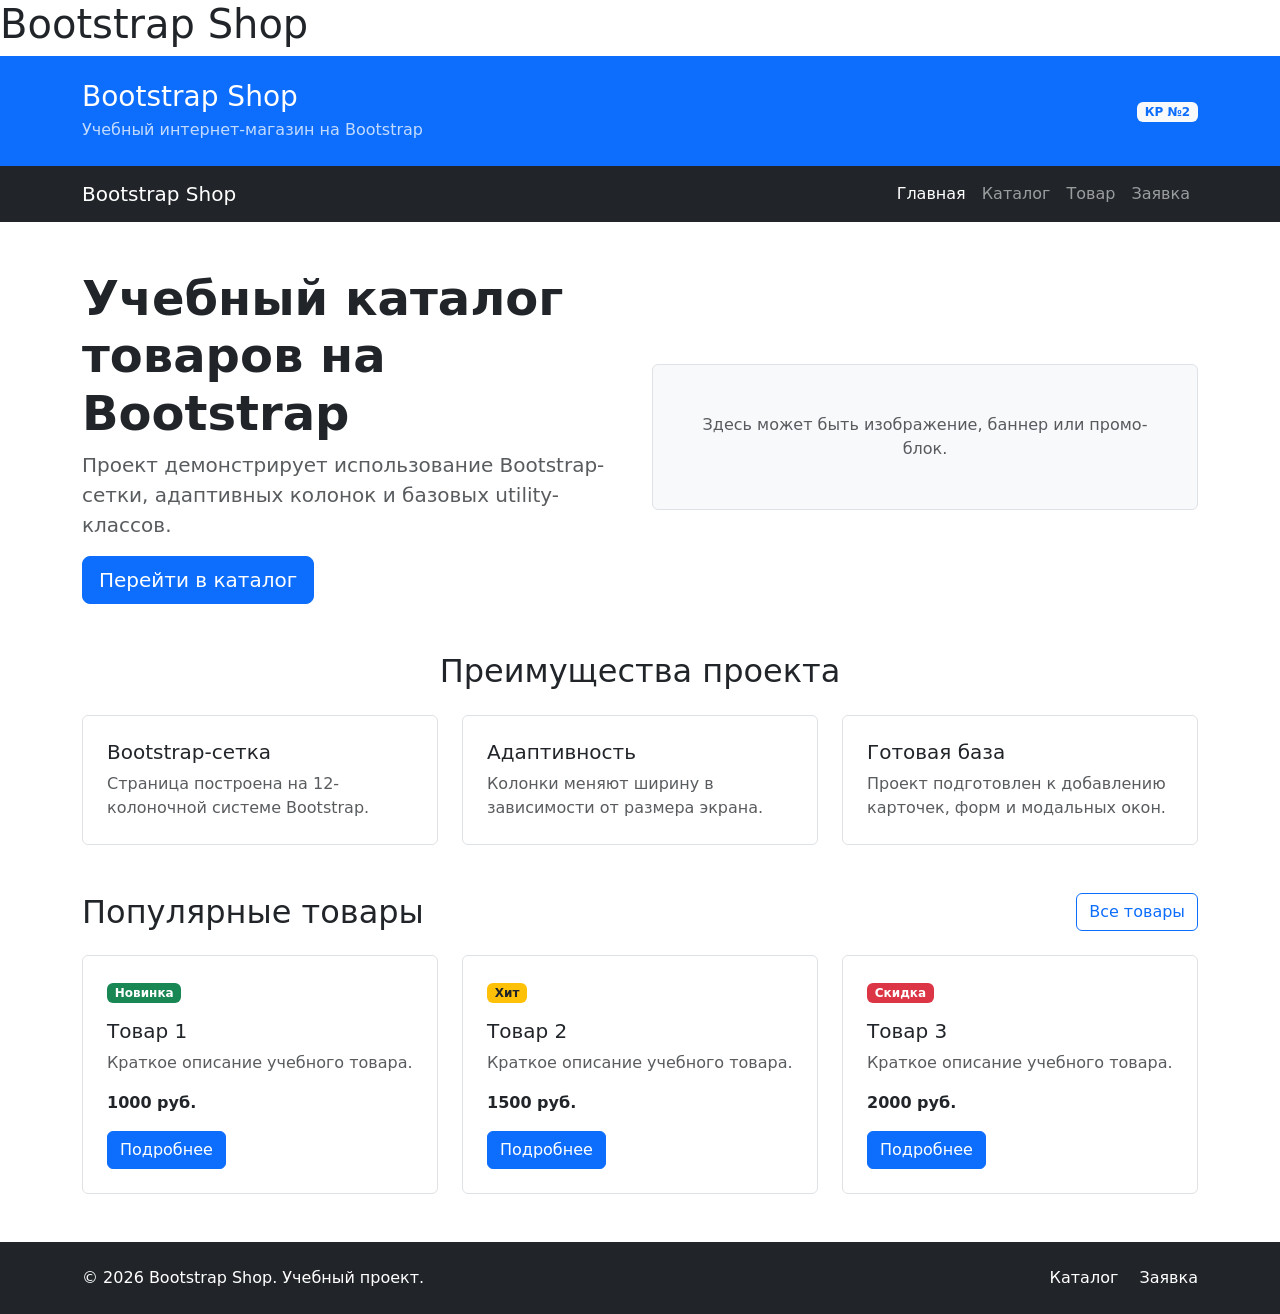
==== index.html @ 53925554 "feat: create Bootstrap grid homepage" ====
<!DOCTYPE html>
<html lang="ru">
<head>
    <meta charset="UTF-8">
    <meta name="viewport" content="width=device-width, initial-scale=1.0">
    <title>Главная — Bootstrap Shop</title>
    <link href="https://cdn.jsdelivr.net/npm/bootstrap@5.3.3/dist/css/bootstrap.min.css" rel="stylesheet">
    <link rel="stylesheet" href="css/custom.css">
</head>
<body>
<h1>Bootstrap Shop</h1>

<header class="bg-primary text-white py-4">
    <div class="container">
        <div class="row align-items-center">
            <div class="col-12 col-md-8">
                <h1 class="h3 mb-1">Bootstrap Shop</h1>
                <p class="mb-0 opacity-75">
                    Учебный интернет-магазин на Bootstrap
                </p>
            </div>
            <div class="col-12 col-md-4 text-md-end mt-3 mt-md-0">
        <span class="badge bg-light text-primary">
          КР №2
        </span>
            </div>
        </div>
    </div>
</header>

<nav class="navbar navbar-expand-lg navbar-dark bg-dark">
    <div class="container">
        <a class="navbar-brand" href="index.html">Bootstrap Shop</a>
        <button
                class="navbar-toggler"
                type="button"
                data-bs-toggle="collapse"
                data-bs-target="#mainNavbar"
                aria-controls="mainNavbar"
                aria-expanded="false"
                aria-label="Переключить навигацию"
        >
            <span class="navbar-toggler-icon"></span>
        </button>
        <div class="collapse navbar-collapse" id="mainNavbar">
            <ul class="navbar-nav ms-auto">
                <li class="nav-item">
                    <a class="nav-link active" aria-current="page" href="index.html">
                        Главная
                    </a>
                </li>
                <li class="nav-item">
                    <a class="nav-link" href="catalog.html">Каталог</a>
                </li>
                <li class="nav-item">
                    <a class="nav-link" href="product.html">Товар</a>
                </li>
                <li class="nav-item">
                    <a class="nav-link" href="order.html">Заявка</a>
                </li>
            </ul>
        </div>
    </div>
</nav>

<main>
    <section class="container my-5">
        <div class="row align-items-center g-4">
            <div class="col-12 col-lg-6">
                <h2 class="display-5 fw-bold">
                    Учебный каталог товаров на Bootstrap
                </h2>
                <p class="lead text-muted">
                    Проект демонстрирует использование Bootstrap-сетки,
                    адаптивных колонок и базовых utility-классов.
                </p>
                <a class="btn btn-primary btn-lg" href="catalog.html">
                    Перейти в каталог
                </a>
            </div>
            <div class="col-12 col-lg-6">
                <div class="p-5 bg-light border rounded text-center">
                    <p class="mb-0 text-muted">
                        Здесь может быть изображение, баннер или промо-блок.
                    </p>
                </div>
            </div>
        </div>
    </section>

    <section class="container my-5">
        <h2 class="text-center mb-4">Преимущества проекта</h2>
        <div class="row g-4">
            <div class="col-12 col-md-4">
                <div class="p-4 border rounded h-100 bg-white">
                    <h3 class="h5">Bootstrap-сетка</h3>
                    <p class="mb-0 text-muted">
                        Страница построена на 12-колоночной системе Bootstrap.
                    </p>
                </div>
            </div>
            <div class="col-12 col-md-4">
                <div class="p-4 border rounded h-100 bg-white">
                    <h3 class="h5">Адаптивность</h3>
                    <p class="mb-0 text-muted">
                        Колонки меняют ширину в зависимости от размера экрана.
                    </p>
                </div>
            </div>
            <div class="col-12 col-md-4">
                <div class="p-4 border rounded h-100 bg-white">
                    <h3 class="h5">Готовая база</h3>
                    <p class="mb-0 text-muted">
                        Проект подготовлен к добавлению карточек, форм и модальных окон.
                    </p>
                </div>
            </div>
        </div>
    </section>

    <section class="container my-5">
        <div class="d-flex justify-content-between align-items-center mb-4">
            <h2 class="mb-0">Популярные товары</h2>
            <a class="btn btn-outline-primary" href="catalog.html">
                Все товары
            </a>
        </div>
        <div class="row g-4">
            <div class="col-12 col-md-6 col-lg-4">
                <div class="border rounded h-100 p-4">
                    <span class="badge bg-success mb-3">Новинка</span>
                    <h3 class="h5">Товар 1</h3>
                    <p class="text-muted">
                        Краткое описание учебного товара.
                    </p>
                    <p class="fw-bold mb-3">1000 руб.</p>
                    <a class="btn btn-primary" href="product.html">
                        Подробнее
                    </a>
                </div>
            </div>
            <div class="col-12 col-md-6 col-lg-4">
                <div class="border rounded h-100 p-4">
                    <span class="badge bg-warning text-dark mb-3">Хит</span>
                    <h3 class="h5">Товар 2</h3>
                    <p class="text-muted">
                        Краткое описание учебного товара.
                    </p>
                    <p class="fw-bold mb-3">1500 руб.</p>
                    <a class="btn btn-primary" href="product.html">
                        Подробнее
                    </a>
                </div>
            </div>
            <div class="col-12 col-md-6 col-lg-4">
                <div class="border rounded h-100 p-4">
                    <span class="badge bg-danger mb-3">Скидка</span>
                    <h3 class="h5">Товар 3</h3>
                    <p class="text-muted">
                        Краткое описание учебного товара.
                    </p>
                    <p class="fw-bold mb-3">2000 руб.</p>
                    <a class="btn btn-primary" href="product.html">
                        Подробнее
                    </a>
                </div>
            </div>
        </div>
    </section>

    <footer class="bg-dark text-white py-4 mt-5">
        <div class="container">
            <div class="row align-items-center g-3">
                <div class="col-12 col-md-6">
                    <p class="mb-0">
                        &copy; 2026 Bootstrap Shop. Учебный проект.
                    </p>
                </div>
                <div class="col-12 col-md-6 text-md-end">
                    <a class="text-white text-decoration-none me-3" href="catalog.html">
                        Каталог
                    </a>
                    <a class="text-white text-decoration-none" href="order.html">
                        Заявка
                    </a>
                </div>
            </div>
        </div>
    </footer>



</main>




<script
        src="https://cdn.jsdelivr.net/npm/bootstrap@5.3.3/dist/js/bootstrap.bundle.min.js">
</script>
</body>
</html>
---- css/custom.css ----
body {
    min-height: 100vh;
}

.placeholder-box {
    min-height: 240px;
}
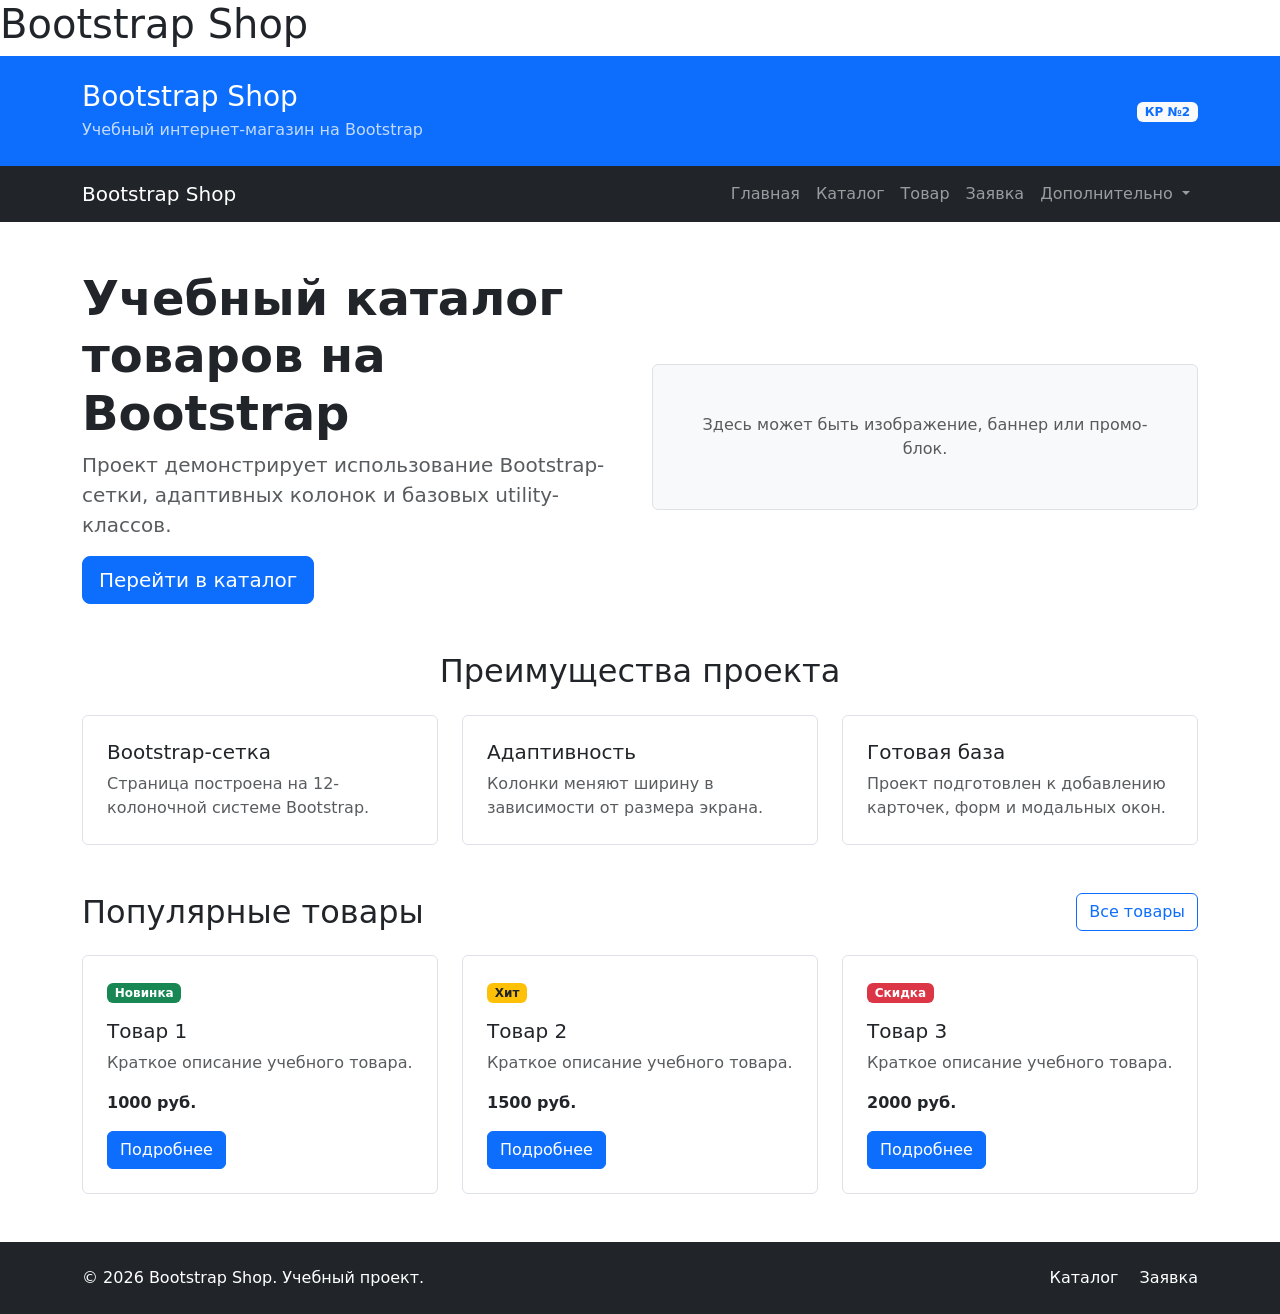
==== commit a9d1fe7d: "feat: add Bootstrap components pages" ====
--- a/index.html
+++ b/index.html
@@ -9,7 +9,6 @@
 </head>
 <body>
 <h1>Bootstrap Shop</h1>
-
 <header class="bg-primary text-white py-4">
     <div class="container">
         <div class="row align-items-center">
@@ -31,6 +30,7 @@
 <nav class="navbar navbar-expand-lg navbar-dark bg-dark">
     <div class="container">
         <a class="navbar-brand" href="index.html">Bootstrap Shop</a>
+
         <button
                 class="navbar-toggler"
                 type="button"
@@ -42,26 +42,46 @@
         >
             <span class="navbar-toggler-icon"></span>
         </button>
+
         <div class="collapse navbar-collapse" id="mainNavbar">
             <ul class="navbar-nav ms-auto">
                 <li class="nav-item">
-                    <a class="nav-link active" aria-current="page" href="index.html">
-                        Главная
-                    </a>
-                </li>
+                    <a class="nav-link" href="index.html">Главная</a>
+                </li>
+
                 <li class="nav-item">
                     <a class="nav-link" href="catalog.html">Каталог</a>
                 </li>
+
                 <li class="nav-item">
                     <a class="nav-link" href="product.html">Товар</a>
                 </li>
+
                 <li class="nav-item">
                     <a class="nav-link" href="order.html">Заявка</a>
+                </li>
+
+                <li class="nav-item dropdown">
+                    <a
+                            class="nav-link dropdown-toggle"
+                            href="#"
+                            role="button"
+                            data-bs-toggle="dropdown"
+                            aria-expanded="false"
+                    >
+                        Дополнительно
+                    </a>
+                    <ul class="dropdown-menu">
+                        <li><a class="dropdown-item" href="catalog.html">Все товары</a></li>
+                        <li><a class="dropdown-item" href="order.html">Оформить заявку</a></li>
+                        <li><a class="dropdown-item" href="index.html#popular">Популярное</a></li>
+                    </ul>
                 </li>
             </ul>
         </div>
     </div>
 </nav>
+
 
 <main>
     <section class="container my-5">
--- a/css/custom.css
+++ b/css/custom.css
@@ -1,7 +1,14 @@
 body {
     min-height: 100vh;
 }
-
 .placeholder-box {
     min-height: 240px;
 }
+.placeholder-image {
+    min-height: 320px;
+}
+
+.card-img-top {
+    height: 180px;
+    object-fit: cover;
+}
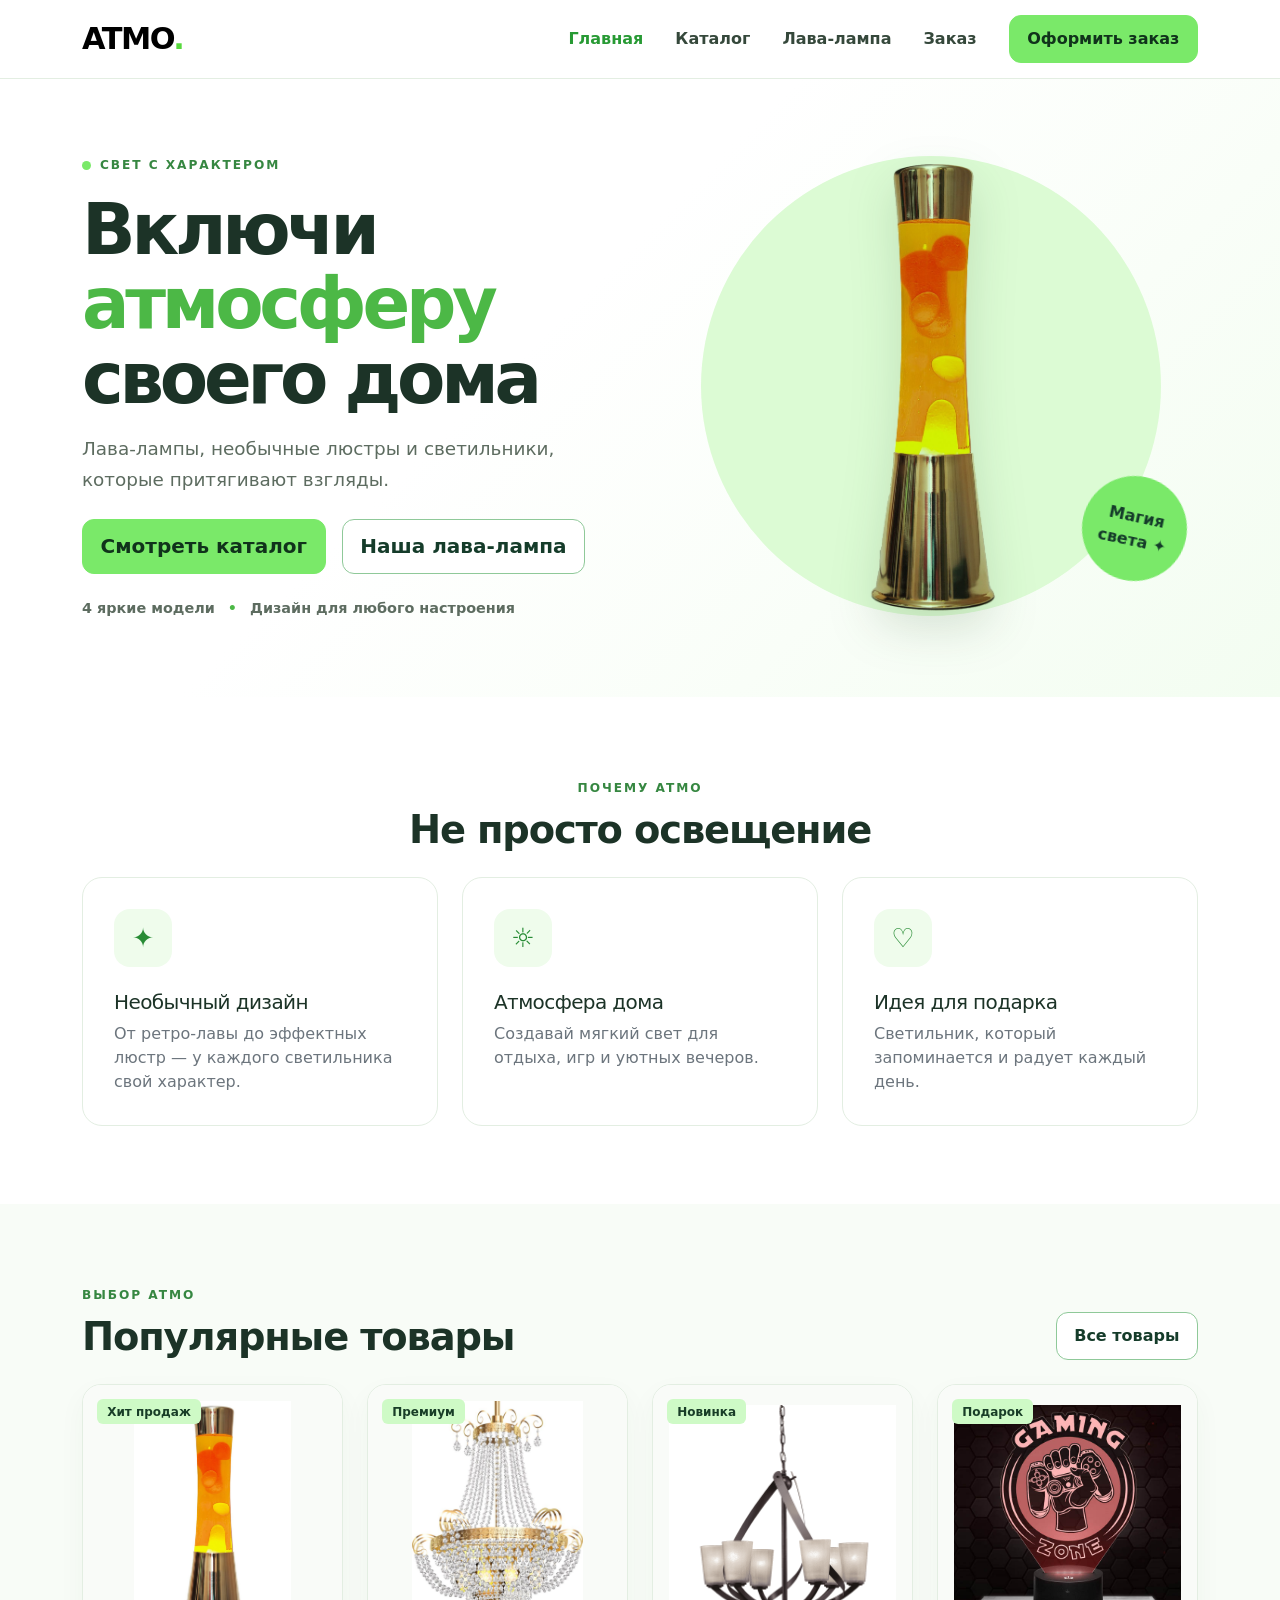
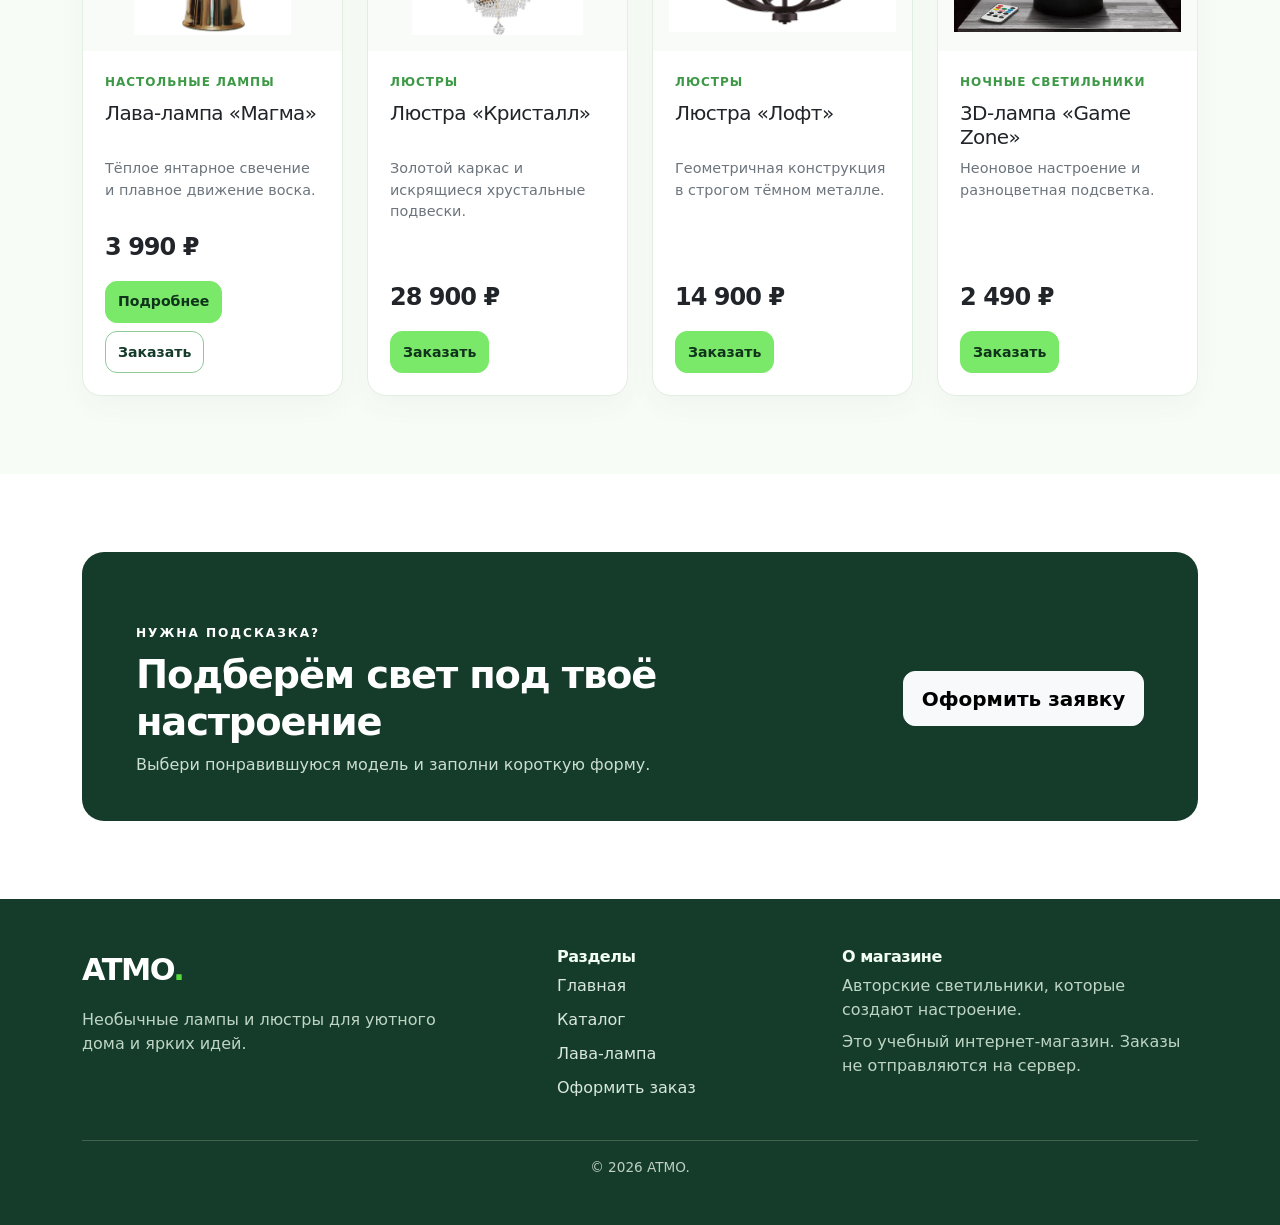
==== commit 82065ab7: "fix: prepare Bootstrap project for submission" ====
--- a/index.html
+++ b/index.html
@@ -1,222 +1,148 @@
 <!DOCTYPE html>
 <html lang="ru">
 <head>
-    <meta charset="UTF-8">
-    <meta name="viewport" content="width=device-width, initial-scale=1.0">
-    <title>Главная — Bootstrap Shop</title>
-    <link href="https://cdn.jsdelivr.net/npm/bootstrap@5.3.3/dist/css/bootstrap.min.css" rel="stylesheet">
-    <link rel="stylesheet" href="css/custom.css">
+  <meta charset="UTF-8">
+  <meta name="viewport" content="width=device-width, initial-scale=1.0">
+  <meta name="description" content="ATMO — необычные лампы, люстры и дизайнерские светильники.">
+  <title>Главная — ATMO</title>
+  <link rel="stylesheet" href="vendor/bootstrap/css/bootstrap.min.css">
+  <link rel="stylesheet" href="css/custom.css">
 </head>
 <body>
-<h1>Bootstrap Shop</h1>
-<header class="bg-primary text-white py-4">
+<header class="site-header">
+  <nav class="navbar navbar-expand-lg navbar-light" aria-label="Основная навигация">
     <div class="container">
-        <div class="row align-items-center">
-            <div class="col-12 col-md-8">
-                <h1 class="h3 mb-1">Bootstrap Shop</h1>
-                <p class="mb-0 opacity-75">
-                    Учебный интернет-магазин на Bootstrap
-                </p>
-            </div>
-            <div class="col-12 col-md-4 text-md-end mt-3 mt-md-0">
-        <span class="badge bg-light text-primary">
-          КР №2
-        </span>
-            </div>
+      <a class="navbar-brand brand" href="index.html" aria-label="ATMO — на главную">ATMO<span>.</span></a>
+      <button class="navbar-toggler" type="button" data-bs-toggle="collapse" data-bs-target="#mainNavbar" aria-controls="mainNavbar" aria-expanded="false" aria-label="Открыть меню">
+        <span class="navbar-toggler-icon"></span>
+      </button>
+      <div class="collapse navbar-collapse" id="mainNavbar">
+        <ul class="navbar-nav ms-auto align-items-lg-center gap-lg-3"><li class="nav-item"><a class="nav-link active" aria-current="page" href="index.html">Главная</a></li>
+<li class="nav-item"><a class="nav-link "  href="catalog.html">Каталог</a></li>
+<li class="nav-item"><a class="nav-link "  href="product.html">Лава-лампа</a></li>
+<li class="nav-item"><a class="nav-link "  href="order.html">Заказ</a></li></ul>
+        <a class="btn btn-brand ms-lg-4 mt-3 mt-lg-0" href="order.html">Оформить заказ</a>
+      </div>
+    </div>
+  </nav>
+</header>
+<main>
+<section class="hero-section">
+  <div class="container">
+    <div class="row align-items-center g-5">
+      <div class="col-12 col-lg-6">
+        <span class="eyebrow"><span class="eyebrow-dot"></span> СВЕТ С ХАРАКТЕРОМ</span>
+        <h1 class="hero-title mt-3">Включи <span>атмосферу</span> своего дома</h1>
+        <p class="hero-lead mt-3">Лава-лампы, необычные люстры и светильники, которые притягивают взгляды.</p>
+        <div class="d-flex gap-3 flex-wrap mt-4">
+          <a class="btn btn-brand btn-lg" href="catalog.html">Смотреть каталог</a>
+          <a class="btn btn-outline-brand btn-lg" href="product.html">Наша лава-лампа</a>
         </div>
+        <div class="hero-proof mt-4">4 яркие модели <span>•</span> Дизайн для любого настроения</div>
+      </div>
+      <div class="col-12 col-lg-6">
+        <div class="hero-image-wrap">
+          <div class="hero-circle"></div>
+          <img class="hero-product" src="images/lava-cutout.png" alt="Янтарная лава-лампа в интерьере">
+          <div class="hero-sticker">Магия<br>света ✦</div>
+        </div>
+      </div>
     </div>
-</header>
-
-<nav class="navbar navbar-expand-lg navbar-dark bg-dark">
-    <div class="container">
-        <a class="navbar-brand" href="index.html">Bootstrap Shop</a>
-
-        <button
-                class="navbar-toggler"
-                type="button"
-                data-bs-toggle="collapse"
-                data-bs-target="#mainNavbar"
-                aria-controls="mainNavbar"
-                aria-expanded="false"
-                aria-label="Переключить навигацию"
-        >
-            <span class="navbar-toggler-icon"></span>
-        </button>
-
-        <div class="collapse navbar-collapse" id="mainNavbar">
-            <ul class="navbar-nav ms-auto">
-                <li class="nav-item">
-                    <a class="nav-link" href="index.html">Главная</a>
-                </li>
-
-                <li class="nav-item">
-                    <a class="nav-link" href="catalog.html">Каталог</a>
-                </li>
-
-                <li class="nav-item">
-                    <a class="nav-link" href="product.html">Товар</a>
-                </li>
-
-                <li class="nav-item">
-                    <a class="nav-link" href="order.html">Заявка</a>
-                </li>
-
-                <li class="nav-item dropdown">
-                    <a
-                            class="nav-link dropdown-toggle"
-                            href="#"
-                            role="button"
-                            data-bs-toggle="dropdown"
-                            aria-expanded="false"
-                    >
-                        Дополнительно
-                    </a>
-                    <ul class="dropdown-menu">
-                        <li><a class="dropdown-item" href="catalog.html">Все товары</a></li>
-                        <li><a class="dropdown-item" href="order.html">Оформить заявку</a></li>
-                        <li><a class="dropdown-item" href="index.html#popular">Популярное</a></li>
-                    </ul>
-                </li>
-            </ul>
-        </div>
+  </div>
+</section>
+<section class="section-space">
+  <div class="container">
+    <div class="section-heading text-center mb-4">
+      <span class="eyebrow">ПОЧЕМУ ATMO</span>
+      <h2 class="mt-2">Не просто освещение</h2>
     </div>
-</nav>
-
-
-<main>
-    <section class="container my-5">
-        <div class="row align-items-center g-4">
-            <div class="col-12 col-lg-6">
-                <h2 class="display-5 fw-bold">
-                    Учебный каталог товаров на Bootstrap
-                </h2>
-                <p class="lead text-muted">
-                    Проект демонстрирует использование Bootstrap-сетки,
-                    адаптивных колонок и базовых utility-классов.
-                </p>
-                <a class="btn btn-primary btn-lg" href="catalog.html">
-                    Перейти в каталог
-                </a>
-            </div>
-            <div class="col-12 col-lg-6">
-                <div class="p-5 bg-light border rounded text-center">
-                    <p class="mb-0 text-muted">
-                        Здесь может быть изображение, баннер или промо-блок.
-                    </p>
-                </div>
-            </div>
-        </div>
-    </section>
-
-    <section class="container my-5">
-        <h2 class="text-center mb-4">Преимущества проекта</h2>
-        <div class="row g-4">
-            <div class="col-12 col-md-4">
-                <div class="p-4 border rounded h-100 bg-white">
-                    <h3 class="h5">Bootstrap-сетка</h3>
-                    <p class="mb-0 text-muted">
-                        Страница построена на 12-колоночной системе Bootstrap.
-                    </p>
-                </div>
-            </div>
-            <div class="col-12 col-md-4">
-                <div class="p-4 border rounded h-100 bg-white">
-                    <h3 class="h5">Адаптивность</h3>
-                    <p class="mb-0 text-muted">
-                        Колонки меняют ширину в зависимости от размера экрана.
-                    </p>
-                </div>
-            </div>
-            <div class="col-12 col-md-4">
-                <div class="p-4 border rounded h-100 bg-white">
-                    <h3 class="h5">Готовая база</h3>
-                    <p class="mb-0 text-muted">
-                        Проект подготовлен к добавлению карточек, форм и модальных окон.
-                    </p>
-                </div>
-            </div>
-        </div>
-    </section>
-
-    <section class="container my-5">
-        <div class="d-flex justify-content-between align-items-center mb-4">
-            <h2 class="mb-0">Популярные товары</h2>
-            <a class="btn btn-outline-primary" href="catalog.html">
-                Все товары
-            </a>
-        </div>
-        <div class="row g-4">
-            <div class="col-12 col-md-6 col-lg-4">
-                <div class="border rounded h-100 p-4">
-                    <span class="badge bg-success mb-3">Новинка</span>
-                    <h3 class="h5">Товар 1</h3>
-                    <p class="text-muted">
-                        Краткое описание учебного товара.
-                    </p>
-                    <p class="fw-bold mb-3">1000 руб.</p>
-                    <a class="btn btn-primary" href="product.html">
-                        Подробнее
-                    </a>
-                </div>
-            </div>
-            <div class="col-12 col-md-6 col-lg-4">
-                <div class="border rounded h-100 p-4">
-                    <span class="badge bg-warning text-dark mb-3">Хит</span>
-                    <h3 class="h5">Товар 2</h3>
-                    <p class="text-muted">
-                        Краткое описание учебного товара.
-                    </p>
-                    <p class="fw-bold mb-3">1500 руб.</p>
-                    <a class="btn btn-primary" href="product.html">
-                        Подробнее
-                    </a>
-                </div>
-            </div>
-            <div class="col-12 col-md-6 col-lg-4">
-                <div class="border rounded h-100 p-4">
-                    <span class="badge bg-danger mb-3">Скидка</span>
-                    <h3 class="h5">Товар 3</h3>
-                    <p class="text-muted">
-                        Краткое описание учебного товара.
-                    </p>
-                    <p class="fw-bold mb-3">2000 руб.</p>
-                    <a class="btn btn-primary" href="product.html">
-                        Подробнее
-                    </a>
-                </div>
-            </div>
-        </div>
-    </section>
-
-    <footer class="bg-dark text-white py-4 mt-5">
-        <div class="container">
-            <div class="row align-items-center g-3">
-                <div class="col-12 col-md-6">
-                    <p class="mb-0">
-                        &copy; 2026 Bootstrap Shop. Учебный проект.
-                    </p>
-                </div>
-                <div class="col-12 col-md-6 text-md-end">
-                    <a class="text-white text-decoration-none me-3" href="catalog.html">
-                        Каталог
-                    </a>
-                    <a class="text-white text-decoration-none" href="order.html">
-                        Заявка
-                    </a>
-                </div>
-            </div>
-        </div>
-    </footer>
-
-
-
+    <div class="row g-4">
+      <div class="col-12 col-md-4"><div class="feature-card h-100"><div class="feature-icon">✦</div><h3 class="h5">Необычный дизайн</h3><p class="mb-0 text-secondary">От ретро-лавы до эффектных люстр — у каждого светильника свой характер.</p></div></div>
+      <div class="col-12 col-md-4"><div class="feature-card h-100"><div class="feature-icon">☼</div><h3 class="h5">Атмосфера дома</h3><p class="mb-0 text-secondary">Создавай мягкий свет для отдыха, игр и уютных вечеров.</p></div></div>
+      <div class="col-12 col-md-4"><div class="feature-card h-100"><div class="feature-icon">♡</div><h3 class="h5">Идея для подарка</h3><p class="mb-0 text-secondary">Светильник, который запоминается и радует каждый день.</p></div></div>
+    </div>
+  </div>
+</section>
+<section class="section-space product-section" id="popular">
+  <div class="container">
+    <div class="d-flex flex-wrap align-items-end justify-content-between gap-3 mb-4">
+      <div><span class="eyebrow">ВЫБОР ATMO</span><h2 class="mt-2 mb-0">Популярные товары</h2></div>
+      <a href="catalog.html" class="btn btn-outline-brand">Все товары</a>
+    </div>
+    <div class="row g-4">
+<div class="col-12 col-sm-6 col-lg-3"><div class="product-card card h-100">
+  <div class="product-photo"><span class="product-badge badge">Хит продаж</span><img src="images/lava-lamp.png" alt="Лава-лампа «Магма»" loading="lazy"></div>
+  <div class="card-body d-flex flex-column">
+    <div class="product-category">Настольные лампы</div>
+    <h3 class="h5 card-title">Лава-лампа «Магма»</h3>
+    <p class="card-text text-secondary">Тёплое янтарное свечение и плавное движение воска.</p>
+    <div class="product-price mt-auto">3 990 ₽</div>
+    <div class="d-flex gap-2 flex-wrap mt-3"><a class="btn btn-brand" href="product.html">Подробнее</a><a class="btn btn-outline-brand" href="order.html?product=lava">Заказать</a></div>
+  </div>
+</div></div><div class="col-12 col-sm-6 col-lg-3"><div class="product-card card h-100">
+  <div class="product-photo"><span class="product-badge badge">Премиум</span><img src="images/crystal-chandelier.png" alt="Люстра «Кристалл»" loading="lazy"></div>
+  <div class="card-body d-flex flex-column">
+    <div class="product-category">Люстры</div>
+    <h3 class="h5 card-title">Люстра «Кристалл»</h3>
+    <p class="card-text text-secondary">Золотой каркас и искрящиеся хрустальные подвески.</p>
+    <div class="product-price mt-auto">28 900 ₽</div>
+    <div class="d-flex gap-2 flex-wrap mt-3"><a class="btn btn-brand" href="order.html?product=crystal">Заказать</a></div>
+  </div>
+</div></div><div class="col-12 col-sm-6 col-lg-3"><div class="product-card card h-100">
+  <div class="product-photo"><span class="product-badge badge">Новинка</span><img src="images/loft-chandelier.png" alt="Люстра «Лофт»" loading="lazy"></div>
+  <div class="card-body d-flex flex-column">
+    <div class="product-category">Люстры</div>
+    <h3 class="h5 card-title">Люстра «Лофт»</h3>
+    <p class="card-text text-secondary">Геометричная конструкция в строгом тёмном металле.</p>
+    <div class="product-price mt-auto">14 900 ₽</div>
+    <div class="d-flex gap-2 flex-wrap mt-3"><a class="btn btn-brand" href="order.html?product=loft">Заказать</a></div>
+  </div>
+</div></div><div class="col-12 col-sm-6 col-lg-3"><div class="product-card card h-100">
+  <div class="product-photo"><span class="product-badge badge">Подарок</span><img src="images/gaming-lamp.png" alt="3D-лампа «Game Zone»" loading="lazy"></div>
+  <div class="card-body d-flex flex-column">
+    <div class="product-category">Ночные светильники</div>
+    <h3 class="h5 card-title">3D-лампа «Game Zone»</h3>
+    <p class="card-text text-secondary">Неоновое настроение и разноцветная подсветка.</p>
+    <div class="product-price mt-auto">2 490 ₽</div>
+    <div class="d-flex gap-2 flex-wrap mt-3"><a class="btn btn-brand" href="order.html?product=game">Заказать</a></div>
+  </div>
+</div></div>
+    </div>
+  </div>
+</section>
+<section class="container section-space">
+  <div class="cta-banner row align-items-center g-4">
+    <div class="col-12 col-lg-8"><span class="eyebrow text-white">НУЖНА ПОДСКАЗКА?</span><h2 class="mt-2 text-white">Подберём свет под твоё настроение</h2><p class="mb-0 cta-muted">Выбери понравившуюся модель и заполни короткую форму.</p></div>
+    <div class="col-12 col-lg-4 text-lg-end"><a href="order.html" class="btn btn-light btn-lg">Оформить заявку</a></div>
+  </div>
+</section>
 </main>
-
-
-
-
-<script
-        src="https://cdn.jsdelivr.net/npm/bootstrap@5.3.3/dist/js/bootstrap.bundle.min.js">
-</script>
+<footer class="site-footer py-5">
+  <div class="container">
+    <div class="row g-4">
+      <div class="col-12 col-md-5">
+        <a class="footer-brand" href="index.html">ATMO<span>.</span></a>
+        <p class="footer-muted mt-3 mb-0">Необычные лампы и люстры для уютного дома и ярких идей.</p>
+      </div>
+      <div class="col-6 col-md-3">
+        <h2 class="h6 footer-title">Разделы</h2>
+        <ul class="list-unstyled footer-links">
+          <li><a href="index.html">Главная</a></li>
+          <li><a href="catalog.html">Каталог</a></li>
+          <li><a href="product.html">Лава-лампа</a></li>
+          <li><a href="order.html">Оформить заказ</a></li>
+        </ul>
+      </div>
+      <div class="col-6 col-md-4">
+        <h2 class="h6 footer-title">О магазине</h2>
+        <p class="footer-muted mb-2">Авторские светильники, которые создают настроение.</p>
+        <p class="footer-muted mb-0">Это учебный интернет-магазин. Заказы не отправляются на сервер.</p>
+      </div>
+    </div>
+    <div class="footer-bottom mt-4 pt-3">© 2026 ATMO.</div>
+  </div>
+</footer>
+<script src="vendor/bootstrap/js/bootstrap.bundle.min.js"></script>
+<script src="js/script.js"></script>
 </body>
 </html>
--- a/css/custom.css
+++ b/css/custom.css
@@ -1,14 +1,86 @@
-body {
-    min-height: 100vh;
-}
-.placeholder-box {
-    min-height: 240px;
-}
-.placeholder-image {
-    min-height: 320px;
-}
-
-.card-img-top {
-    height: 180px;
-    object-fit: cover;
-}
+:root { --atmo-green: #7ae969; --atmo-dark: #153c2a; --atmo-muted: #5d6c60; --atmo-pale: #effcec; --atmo-border: #e3eee2; }
+* { box-sizing: border-box; }
+html { scroll-behavior: smooth; }
+body { min-height: 100vh; display: flex; flex-direction: column; background: #fff; color: #1c3327; font-family: system-ui, -apple-system, "Segoe UI", sans-serif; }
+main { flex: 1; }
+a { color: var(--atmo-dark); }
+a:hover { color: #2d8a35; }
+.site-header { background: #fff; border-bottom: 1px solid var(--atmo-border); }
+.site-header .navbar { min-height: 78px; }
+.brand, .footer-brand { font-size: 1.9rem; font-weight: 900; letter-spacing: -1.5px; text-decoration: none; }
+.brand span, .footer-brand span { color: #57d93d; }
+.nav-link { color: #35483b; font-weight: 600; }
+.nav-link:hover, .nav-link.active { color: #279a34 !important; }
+.btn { border-radius: 12px; font-weight: 700; padding: .7rem 1.1rem; transition: transform .2s, background .2s; }
+.btn:hover { transform: translateY(-1px); }
+.btn-brand { color: #10331b; background: var(--atmo-green); border: 1px solid var(--atmo-green); }
+.btn-brand:hover, .btn-brand:focus { background: #61d64f; border-color: #61d64f; color: #10331b; }
+.btn-outline-brand { color: var(--atmo-dark); border: 1px solid #8fc999; background: #fff; }
+.btn-outline-brand:hover { color: var(--atmo-dark); border-color: var(--atmo-green); background: var(--atmo-pale); }
+.section-space { padding-top: 78px; padding-bottom: 78px; }
+h1,h2,h3,h4 { font-weight: 800; letter-spacing: -.03em; }
+h2 { font-size: clamp(1.75rem, 3vw, 2.5rem); }
+.eyebrow { display: inline-flex; align-items: center; gap: 9px; font-size: .76rem; font-weight: 800; letter-spacing: .16em; color: #368741; }
+.eyebrow-dot { width: 9px; height: 9px; background: var(--atmo-green); border-radius: 50%; }
+.hero-section { padding: 62px 0 66px; background: linear-gradient(135deg, #fff 42%, #f3fdf1); overflow: hidden; }
+.hero-title { font-size: clamp(2.7rem, 5.5vw, 5rem); line-height: 1.06; font-weight: 900; letter-spacing: -.06em; }
+.hero-title span { color: #4cb846; }
+.hero-lead { color: var(--atmo-muted); font-size: 1.15rem; max-width: 530px; line-height: 1.7; }
+.hero-proof { color: var(--atmo-muted); font-weight: 600; font-size: .9rem; }
+.hero-proof span { color: #4cb846; margin: 0 8px; }
+.hero-image-wrap { position: relative; min-height: 490px; display: flex; justify-content: center; align-items: center; }
+.hero-circle { position: absolute; width: min(93%, 460px); aspect-ratio: 1; border-radius: 50%; background: #dcfbd4; }
+.hero-product { position: relative; height: 465px; max-width: 82%; object-fit: contain; mix-blend-mode: multiply; filter: drop-shadow(0 18px 24px #1a441626); }
+.hero-sticker { position: absolute; right: 2%; bottom: 50px; background: var(--atmo-green); color: var(--atmo-dark); width: 105px; height: 105px; border-radius: 50%; display: grid; place-content: center; text-align: center; font-weight: 900; transform: rotate(12deg); }
+.section-heading { max-width: 550px; margin: 0 auto; }
+.feature-card { border: 1px solid var(--atmo-border); border-radius: 20px; padding: 31px; background: #fff; }
+.feature-icon { background: var(--atmo-pale); color: #288c35; border-radius: 16px; display: grid; place-items: center; font-size: 1.65rem; width: 58px; height: 58px; margin-bottom: 23px; }
+.product-section { background: #f8fcf7; }
+.product-card { border: 1px solid var(--atmo-border); border-radius: 19px; overflow: hidden; box-shadow: 0 10px 28px rgba(25,66,34,.04); transition: transform .2s, box-shadow .2s; }
+.product-card:hover { transform: translateY(-4px); box-shadow: 0 16px 35px rgba(25,66,34,.12); }
+.product-photo { height: 266px; background: #f9fbf8; position: relative; padding: 16px; display: flex; align-items: center; justify-content: center; }
+.product-photo img { width: 100%; height: 100%; object-fit: contain; }
+.product-badge { position: absolute; top: 14px; left: 14px; color: #183d27; background: #cefac6; font-weight: 800; padding: .55em .85em; z-index: 1; }
+.product-card .card-body { padding: 22px; }
+.product-category { font-size: .75rem; letter-spacing: .08em; text-transform: uppercase; font-weight: 700; color: #3d9945; margin-bottom: 10px; }
+.product-card .card-title { min-height: 2.5em; margin-bottom: 7px; }
+.product-card .card-text { font-size: .9rem; min-height: 3.8em; }
+.product-price { font-size: 1.5rem; letter-spacing: -.04em; font-weight: 900; }
+.product-card .btn { font-size: .88rem; padding: .6rem .75rem; }
+.cta-banner { background: var(--atmo-dark); border-radius: 22px; padding: 44px 42px; margin: 0; }
+.cta-muted { color: #cbded0; }
+.page-hero { background: linear-gradient(120deg, #f2fdef, #fff); }
+.page-hero h1 { font-size: clamp(2.2rem, 4.5vw, 3.4rem); }
+.page-lead { color: #617667; font-size: 1.1rem; }
+.filter-panel, .order-card, .order-info-card { border: 1px solid var(--atmo-border); border-radius: 20px; padding: 26px; background: #fff; }
+.form-label { color: #203e2b; font-weight: 700; }
+.form-control, .form-select, .input-group-text { border-color: #cddfcd; border-radius: 10px; padding: .75rem .85rem; }
+.input-group .input-group-text { border-radius: 10px 0 0 10px; background: var(--atmo-pale); }
+.input-group .form-control { border-radius: 0 10px 10px 0; }
+.form-control:focus, .form-select:focus { border-color: #4dbb56; box-shadow: 0 0 0 .2rem rgba(122,233,105,.25); }
+.form-check-input:checked { background-color: #3caa4b; border-color: #3caa4b; }
+.alert-success { background: #eafbe5; color: #255c2c; }
+.alert-info { background: #e9f4ed; color: #305b41; }
+.detail-photo { min-height: 550px; position: relative; border: 1px solid var(--atmo-border); border-radius: 25px; background: #f8fbf7; display: flex; align-items: center; justify-content: center; overflow: hidden; padding: 25px; }
+.detail-photo img { height: 500px; max-width: 96%; object-fit: contain; mix-blend-mode: multiply; }
+.detail-title { font-size: clamp(2.3rem, 4vw, 3.5rem); }
+.detail-subtitle { color: var(--atmo-muted); font-size: 1.14rem; line-height: 1.7; }
+.detail-price { font-size: 2.3rem; font-weight: 900; }
+.stock-badge { color: #276736; background: #e4f8e0; }
+.detail-bottom { background: #f8fcf7; }
+.specs-table th { width: 35%; }
+.specs-table th, .specs-table td { padding: 16px 10px; }
+.accordion-button:not(.collapsed) { color: var(--atmo-dark); background: #e9fbe5; box-shadow: none; }
+.accordion-button:focus { box-shadow: 0 0 0 .2rem rgba(122,233,105,.25); }
+.order-info-card { background: #f1fbed; }
+.site-footer { background: var(--atmo-dark); color: #fff; margin-top: auto; }
+.footer-brand { color: #fff; }
+.footer-brand:hover { color: #fff; }
+.footer-title { color: #f2fff2; font-weight: 800; }
+.footer-muted { color: #bfd5c4; max-width: 370px; }
+.footer-links li { margin-bottom: 10px; }
+.footer-links a { color: #d9e8dc; text-decoration: none; }
+.footer-links a:hover { color: var(--atmo-green); }
+.footer-bottom { border-top: 1px solid #40634d; text-align: center; color: #bdd0c1; font-size: .85rem; }
+@media (max-width: 991px) { .hero-image-wrap { min-height: 350px; } .hero-product { height: 330px; } .hero-sticker { right: 9%; bottom: 20px; } .section-space { padding-top: 56px; padding-bottom: 56px; } }
+@media (max-width: 575px) { .site-header .navbar { min-height: 68px; } .hero-section { padding: 45px 0; } .hero-title { font-size: 2.65rem; } .hero-image-wrap { min-height: 310px; } .hero-product { height: 300px; } .hero-sticker { width: 80px; height: 80px; font-size: .82rem; } .product-photo { height: 240px; } .detail-photo { min-height: 410px; } .detail-photo img { height: 380px; } .filter-panel, .order-card, .order-info-card { padding: 20px; } .cta-banner { padding: 30px 22px; } }
